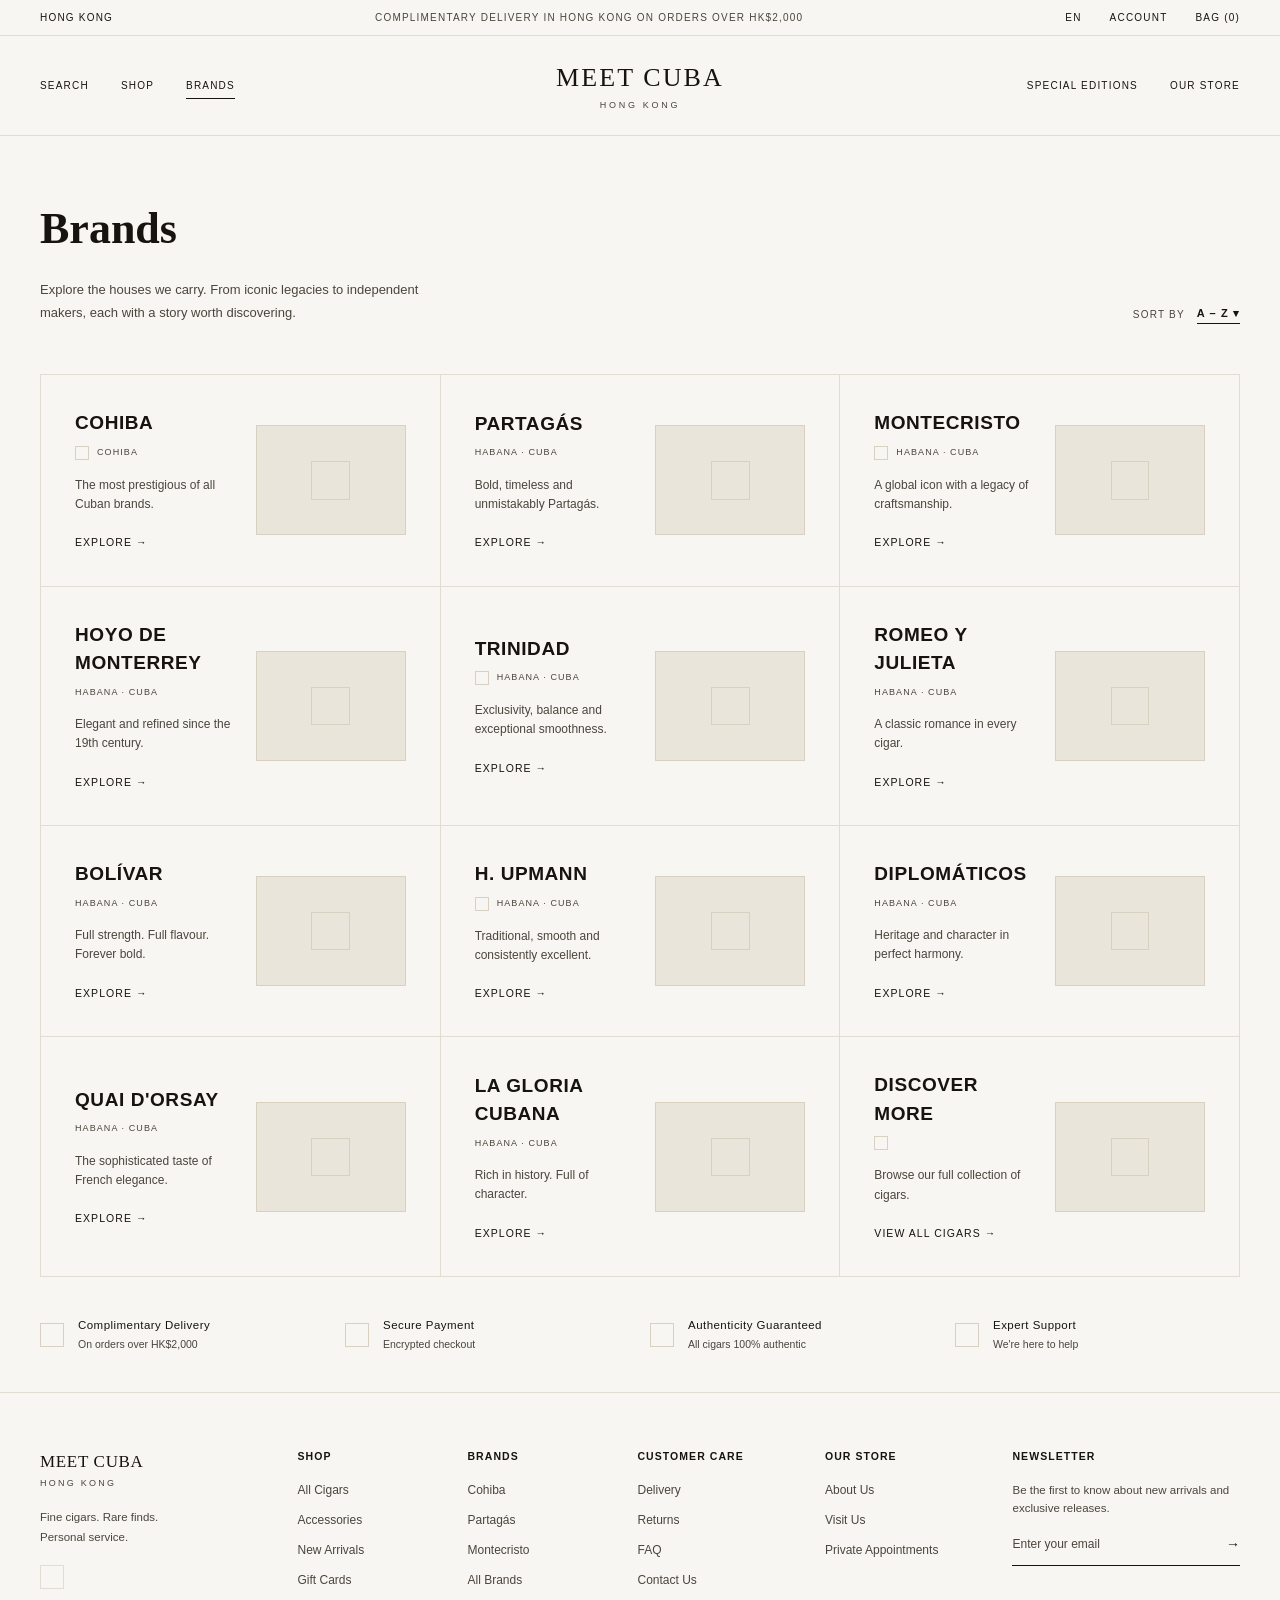
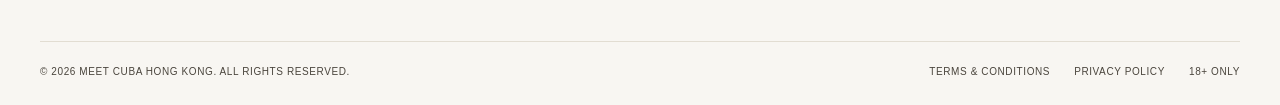
==== brands.html @ bda29130 "Add brands.html and wire up BRANDS nav across all pages New "Brands" page: header + sort control, 3-" ====
<!DOCTYPE html>
<html lang="en">
<head>
<meta charset="UTF-8">
<meta name="viewport" content="width=device-width, initial-scale=1.0">
<title>Brands — Meet Cuba, Hong Kong</title>
<style>
  :root {
    --ink: #17140f;
    --ink-soft: #4a453d;
    --ground: #f8f6f2;
    --ground-alt: #efece5;
    --line: #e2ddd2;
    --placeholder: #eae5da;
    --placeholder-line: #d8d1c1;
    --gold: #8a7440;
  }

  * { box-sizing: border-box; margin: 0; padding: 0; }

  html { overscroll-behavior: none; }

  body {
    overscroll-behavior: none;
    background: var(--ground);
    color: var(--ink);
    font-family: -apple-system, BlinkMacSystemFont, "Helvetica Neue", Arial, sans-serif;
    font-size: 13px;
    line-height: 1.5;
    -webkit-font-smoothing: antialiased;
  }

  a { color: inherit; text-decoration: none; }
  button { font: inherit; color: inherit; background: none; border: none; cursor: pointer; }

  .u-label {
    text-transform: uppercase;
    letter-spacing: 0.12em;
    font-size: 10px;
  }

  /* Topbar (shared) */
  .topbar {
    display: flex;
    align-items: center;
    justify-content: space-between;
    padding: 10px 40px;
    border-bottom: 1px solid var(--line);
  }
  .topbar__left, .topbar__right { display: flex; align-items: center; gap: 28px; }
  .topbar__center { color: var(--ink-soft); }

  /* Nav (shared) */
  .nav {
    display: grid;
    grid-template-columns: 1fr auto 1fr;
    align-items: center;
    padding: 22px 40px;
    border-bottom: 1px solid var(--line);
  }
  .nav__links { display: flex; align-items: center; gap: 32px; }
  .nav__links--left { justify-content: flex-start; }
  .nav__links--right { justify-content: flex-end; }
  .nav__link { position: relative; }
  .nav__link--active::after {
    content: "";
    position: absolute;
    left: 0; right: 0; bottom: -6px;
    height: 1px;
    background: var(--ink);
  }
  .nav__logo { display: block; text-align: center; }
  .nav__logo-main {
    font-family: Georgia, "Times New Roman", serif;
    font-size: 26px;
    letter-spacing: 0.08em;
  }
  .nav__logo-sub {
    font-size: 9px;
    letter-spacing: 0.3em;
    color: var(--ink-soft);
    margin-top: 2px;
  }

  section { padding: 0 40px; }

  .btn {
    display: inline-flex;
    align-items: center;
    justify-content: center;
    letter-spacing: 0.12em;
    font-size: 11px;
    padding: 16px 24px;
    transition: opacity 0.2s ease;
  }
  .btn:hover { opacity: 0.8; }
  .btn--primary { background: var(--ink); color: var(--ground); }

  .text-link {
    letter-spacing: 0.1em;
    font-size: 10.5px;
    display: inline-flex;
    align-items: center;
    gap: 6px;
    transition: opacity 0.2s ease;
  }
  .text-link:hover { opacity: 0.65; }

  .placeholder-box {
    background: var(--placeholder);
    border: 1px solid var(--placeholder-line);
  }

  /* Brands header */
  .brands-header {
    display: flex;
    justify-content: space-between;
    align-items: flex-end;
    gap: 40px;
    padding-top: 60px;
    padding-bottom: 50px;
  }
  .brands-header__title {
    font-family: Georgia, "Times New Roman", serif;
    font-size: 44px;
    margin-bottom: 16px;
  }
  .brands-header__copy {
    color: var(--ink-soft);
    font-size: 13px;
    line-height: 1.8;
    max-width: 380px;
  }
  .brands-sort {
    display: flex;
    align-items: center;
    gap: 12px;
    white-space: nowrap;
  }
  .brands-sort__label { letter-spacing: 0.12em; font-size: 10px; color: var(--ink-soft); }
  .brands-sort__value {
    letter-spacing: 0.1em;
    font-size: 11px;
    font-weight: 600;
    border-bottom: 1px solid var(--ink);
    padding-bottom: 2px;
  }

  /* Brands grid */
  .brands-grid {
    display: grid;
    grid-template-columns: repeat(3, 1fr);
    border-top: 1px solid var(--line);
    border-left: 1px solid var(--line);
  }
  .brand-card {
    display: flex;
    align-items: center;
    justify-content: space-between;
    gap: 20px;
    padding: 34px;
    border-right: 1px solid var(--line);
    border-bottom: 1px solid var(--line);
    transition: opacity 0.2s ease;
  }
  .brand-card:hover { opacity: 0.85; }
  .brand-card__body { flex: 1; min-width: 0; }
  .brand-card__name {
    font-size: 19px;
    font-weight: 700;
    letter-spacing: 0.03em;
    margin-bottom: 8px;
  }
  .brand-card__meta {
    display: flex;
    align-items: center;
    gap: 8px;
    color: var(--ink-soft);
    letter-spacing: 0.12em;
    font-size: 9px;
    margin-bottom: 16px;
  }
  .brand-card__meta-mark { width: 14px; height: 14px; border: 1px solid var(--placeholder-line); flex: none; }
  .brand-card__copy { color: var(--ink-soft); font-size: 12px; line-height: 1.6; margin-bottom: 18px; }
  .brand-card__image {
    width: 150px;
    height: 110px;
    flex: none;
    background: var(--placeholder);
    border: 1px solid var(--placeholder-line);
    display: flex;
    align-items: center;
    justify-content: center;
  }
  .brand-card__image-mark { width: 26%; aspect-ratio: 1; border: 1px solid var(--placeholder-line); }

  /* Trust strip */
  .trust-strip {
    display: grid;
    grid-template-columns: repeat(4, 1fr);
    gap: 20px;
    padding: 40px;
    border-bottom: 1px solid var(--line);
  }
  .trust-strip__item { display: flex; align-items: center; gap: 14px; }
  .trust-strip__icon { width: 24px; height: 24px; flex: none; border: 1px solid var(--placeholder-line); }
  .trust-strip__title { font-size: 11.5px; letter-spacing: 0.04em; margin-bottom: 2px; }
  .trust-strip__sub { color: var(--ink-soft); font-size: 10.5px; }

  /* Footer */
  .footer { padding: 56px 40px 26px; }
  .footer__top {
    display: grid;
    grid-template-columns: 1.3fr 0.8fr 0.8fr 0.9fr 0.9fr 1.3fr;
    gap: 30px;
    padding-bottom: 40px;
  }
  .footer__brand-name {
    font-family: Georgia, "Times New Roman", serif;
    font-size: 17px;
    letter-spacing: 0.04em;
  }
  .footer__brand-sub { font-size: 9px; letter-spacing: 0.25em; color: var(--ink-soft); margin: 2px 0 18px; }
  .footer__brand-copy { color: var(--ink-soft); font-size: 11.5px; line-height: 1.7; margin-bottom: 18px; }
  .footer__social { width: 24px; height: 24px; border: 1px solid var(--line); }
  .footer__col-title { letter-spacing: 0.1em; font-size: 10.5px; font-weight: 600; margin-bottom: 16px; }
  .footer__col-link { display: block; color: var(--ink-soft); font-size: 12px; margin-bottom: 12px; }
  .footer__newsletter-copy { color: var(--ink-soft); font-size: 11.5px; line-height: 1.6; margin-bottom: 16px; }
  .footer__newsletter-form { display: flex; border-bottom: 1px solid var(--ink); padding-bottom: 10px; }
  .footer__newsletter-input {
    flex: 1;
    border: none;
    background: none;
    font-size: 12px;
    color: var(--ink);
    outline: none;
  }
  .footer__newsletter-input::placeholder { color: var(--ink-soft); }
  .footer__newsletter-submit { font-size: 14px; }

  .footer__bottom {
    display: flex;
    align-items: center;
    justify-content: space-between;
    padding-top: 22px;
    border-top: 1px solid var(--line);
    color: var(--ink-soft);
    letter-spacing: 0.06em;
    font-size: 10px;
  }
  .footer__bottom-links { display: flex; gap: 24px; }

  /* Bag toggle */
  .bag-toggle { cursor: pointer; }

  /* Cart drawer */
  body.cart-open { overflow: hidden; }

  .cart-overlay {
    position: fixed;
    inset: 0;
    background: rgba(23, 20, 15, 0.45);
    opacity: 0;
    pointer-events: none;
    transition: opacity 0.3s ease;
    z-index: 900;
  }
  body.cart-open .cart-overlay { opacity: 1; pointer-events: auto; }

  .cart-drawer {
    position: fixed;
    top: 0; right: 0;
    height: 100vh;
    width: 460px;
    max-width: 92vw;
    background: var(--ground);
    border-left: 1px solid var(--line);
    transform: translateX(100%);
    transition: transform 0.35s ease;
    z-index: 901;
    display: flex;
    flex-direction: column;
  }
  body.cart-open .cart-drawer { transform: translateX(0); }

  .cart-drawer__header {
    display: flex;
    align-items: center;
    justify-content: space-between;
    padding: 40px 40px 0;
  }
  .cart-drawer__title {
    font-family: Georgia, "Times New Roman", serif;
    text-transform: uppercase;
    letter-spacing: 0.04em;
    font-size: 24px;
  }
  .cart-drawer__close { font-size: 20px; line-height: 1; padding: 4px; }
  .cart-drawer__count {
    padding: 10px 40px 20px;
    margin-top: 6px;
    border-bottom: 1px solid var(--line);
    color: var(--ink-soft);
    letter-spacing: 0.1em;
    font-size: 10.5px;
  }
  .cart-drawer__items { flex: 1; overflow-y: auto; padding: 0 40px; }
  .cart-empty { padding: 60px 0; text-align: center; color: var(--ink-soft); font-size: 12px; }

  .cart-item { display: flex; gap: 20px; padding: 26px 0; border-bottom: 1px solid var(--line); }
  .cart-item__image {
    width: 110px; height: 110px; flex: none;
    background: var(--placeholder);
    border: 1px solid var(--placeholder-line);
    display: flex; align-items: center; justify-content: center;
  }
  .cart-item__image-mark { width: 30%; aspect-ratio: 1; border: 1px solid var(--placeholder-line); }
  .cart-item__body { flex: 1; display: flex; flex-direction: column; }
  .cart-item__brand { letter-spacing: 0.1em; font-size: 10px; font-weight: 600; margin-bottom: 6px; }
  .cart-item__name { font-family: Georgia, "Times New Roman", serif; font-size: 17px; margin-bottom: 4px; }
  .cart-item__spec { color: var(--ink-soft); font-size: 11px; margin-bottom: 16px; }
  .cart-item__row { display: flex; align-items: center; justify-content: space-between; margin-bottom: 12px; }
  .cart-item__price { font-size: 13px; }
  .cart-item__remove {
    align-self: flex-start;
    font-size: 10.5px;
    letter-spacing: 0.05em;
    text-decoration: underline;
    color: var(--ink-soft);
  }

  .cart-qty { display: flex; align-items: center; border: 1px solid var(--line); }
  .cart-qty__btn { width: 28px; height: 28px; display: flex; align-items: center; justify-content: center; font-size: 13px; }
  .cart-qty__value { width: 30px; text-align: center; font-size: 12px; }

  .cart-drawer__footer { padding: 22px 40px 32px; border-top: 1px solid var(--line); }
  .cart-drawer__footer .btn { width: 100%; flex: none; }
  .cart-subtotal-row {
    display: flex; justify-content: space-between;
    letter-spacing: 0.08em; font-size: 12px; font-weight: 600;
    margin-bottom: 20px;
  }
  .cart-delivery {
    display: flex; align-items: center; justify-content: space-between;
    font-size: 11px; color: var(--ink-soft); margin-bottom: 10px;
  }
  .cart-progress { height: 2px; background: var(--line); margin-bottom: 22px; }
  .cart-progress__fill { height: 100%; width: 0%; background: var(--ink); transition: width 0.3s ease; }
  .btn--outline-full {
    display: block;
    width: 100%;
    text-align: center;
    border: 1px solid var(--ink);
    padding: 15px;
    letter-spacing: 0.12em;
    font-size: 11px;
    margin-top: 12px;
    transition: opacity 0.2s ease;
  }
  .btn--outline-full:hover { opacity: 0.7; }
  .cart-secure {
    display: flex; align-items: center; justify-content: center; gap: 6px;
    margin-top: 16px;
    color: var(--ink-soft);
    font-size: 10px;
    letter-spacing: 0.05em;
  }
</style>
</head>
<body>

  <div class="topbar">
    <div class="topbar__left u-label"><span>HONG KONG</span></div>
    <div class="topbar__center u-label">COMPLIMENTARY DELIVERY IN HONG KONG ON ORDERS OVER HK$2,000</div>
    <div class="topbar__right u-label">
      <span>EN</span>
      <span>ACCOUNT</span>
      <button class="bag-toggle u-label" data-bag-toggle type="button">BAG (<span data-bag-count>0</span>)</button>
    </div>
  </div>

  <nav class="nav">
    <div class="nav__links nav__links--left u-label">
      <span>SEARCH</span>
      <a class="nav__link" href="shop.html">SHOP</a>
      <a class="nav__link nav__link--active" href="brands.html">BRANDS</a>
    </div>
    <a class="nav__logo" href="index.html">
      <div class="nav__logo-main">MEET CUBA</div>
      <div class="nav__logo-sub">HONG KONG</div>
    </a>
    <div class="nav__links nav__links--right u-label">
      <span>SPECIAL EDITIONS</span>
      <span>OUR STORE</span>
    </div>
  </nav>

  <section class="brands-header">
    <div>
      <h1 class="brands-header__title">Brands</h1>
      <p class="brands-header__copy">Explore the houses we carry. From iconic legacies to independent makers, each with a story worth discovering.</p>
    </div>
    <div class="brands-sort">
      <span class="brands-sort__label">SORT BY</span>
      <span class="brands-sort__value">A – Z ▾</span>
    </div>
  </section>

  <section style="padding: 0 40px;">
    <div class="brands-grid">

      <a class="brand-card" href="shop.html">
        <div class="brand-card__body">
          <div class="brand-card__name">COHIBA</div>
          <div class="brand-card__meta"><span class="brand-card__meta-mark"></span>COHIBA</div>
          <div class="brand-card__copy">The most prestigious of all Cuban brands.</div>
          <span class="text-link">EXPLORE →</span>
        </div>
        <div class="brand-card__image"><div class="brand-card__image-mark"></div></div>
      </a>

      <a class="brand-card" href="shop.html">
        <div class="brand-card__body">
          <div class="brand-card__name">PARTAGÁS</div>
          <div class="brand-card__meta">HABANA · CUBA</div>
          <div class="brand-card__copy">Bold, timeless and unmistakably Partagás.</div>
          <span class="text-link">EXPLORE →</span>
        </div>
        <div class="brand-card__image"><div class="brand-card__image-mark"></div></div>
      </a>

      <a class="brand-card" href="shop.html">
        <div class="brand-card__body">
          <div class="brand-card__name">MONTECRISTO</div>
          <div class="brand-card__meta"><span class="brand-card__meta-mark"></span>HABANA · CUBA</div>
          <div class="brand-card__copy">A global icon with a legacy of craftsmanship.</div>
          <span class="text-link">EXPLORE →</span>
        </div>
        <div class="brand-card__image"><div class="brand-card__image-mark"></div></div>
      </a>

      <a class="brand-card" href="shop.html">
        <div class="brand-card__body">
          <div class="brand-card__name">HOYO DE MONTERREY</div>
          <div class="brand-card__meta">HABANA · CUBA</div>
          <div class="brand-card__copy">Elegant and refined since the 19th century.</div>
          <span class="text-link">EXPLORE →</span>
        </div>
        <div class="brand-card__image"><div class="brand-card__image-mark"></div></div>
      </a>

      <a class="brand-card" href="shop.html">
        <div class="brand-card__body">
          <div class="brand-card__name">TRINIDAD</div>
          <div class="brand-card__meta"><span class="brand-card__meta-mark"></span>HABANA · CUBA</div>
          <div class="brand-card__copy">Exclusivity, balance and exceptional smoothness.</div>
          <span class="text-link">EXPLORE →</span>
        </div>
        <div class="brand-card__image"><div class="brand-card__image-mark"></div></div>
      </a>

      <a class="brand-card" href="shop.html">
        <div class="brand-card__body">
          <div class="brand-card__name">ROMEO Y JULIETA</div>
          <div class="brand-card__meta">HABANA · CUBA</div>
          <div class="brand-card__copy">A classic romance in every cigar.</div>
          <span class="text-link">EXPLORE →</span>
        </div>
        <div class="brand-card__image"><div class="brand-card__image-mark"></div></div>
      </a>

      <a class="brand-card" href="shop.html">
        <div class="brand-card__body">
          <div class="brand-card__name">BOLÍVAR</div>
          <div class="brand-card__meta">HABANA · CUBA</div>
          <div class="brand-card__copy">Full strength. Full flavour. Forever bold.</div>
          <span class="text-link">EXPLORE →</span>
        </div>
        <div class="brand-card__image"><div class="brand-card__image-mark"></div></div>
      </a>

      <a class="brand-card" href="shop.html">
        <div class="brand-card__body">
          <div class="brand-card__name">H. UPMANN</div>
          <div class="brand-card__meta"><span class="brand-card__meta-mark"></span>HABANA · CUBA</div>
          <div class="brand-card__copy">Traditional, smooth and consistently excellent.</div>
          <span class="text-link">EXPLORE →</span>
        </div>
        <div class="brand-card__image"><div class="brand-card__image-mark"></div></div>
      </a>

      <a class="brand-card" href="shop.html">
        <div class="brand-card__body">
          <div class="brand-card__name">DIPLOMÁTICOS</div>
          <div class="brand-card__meta">HABANA · CUBA</div>
          <div class="brand-card__copy">Heritage and character in perfect harmony.</div>
          <span class="text-link">EXPLORE →</span>
        </div>
        <div class="brand-card__image"><div class="brand-card__image-mark"></div></div>
      </a>

      <a class="brand-card" href="shop.html">
        <div class="brand-card__body">
          <div class="brand-card__name">QUAI D'ORSAY</div>
          <div class="brand-card__meta">HABANA · CUBA</div>
          <div class="brand-card__copy">The sophisticated taste of French elegance.</div>
          <span class="text-link">EXPLORE →</span>
        </div>
        <div class="brand-card__image"><div class="brand-card__image-mark"></div></div>
      </a>

      <a class="brand-card" href="shop.html">
        <div class="brand-card__body">
          <div class="brand-card__name">LA GLORIA CUBANA</div>
          <div class="brand-card__meta">HABANA · CUBA</div>
          <div class="brand-card__copy">Rich in history. Full of character.</div>
          <span class="text-link">EXPLORE →</span>
        </div>
        <div class="brand-card__image"><div class="brand-card__image-mark"></div></div>
      </a>

      <a class="brand-card" href="shop.html">
        <div class="brand-card__body">
          <div class="brand-card__name">DISCOVER MORE</div>
          <div class="brand-card__meta"><span class="brand-card__meta-mark"></span></div>
          <div class="brand-card__copy">Browse our full collection of cigars.</div>
          <span class="text-link">VIEW ALL CIGARS →</span>
        </div>
        <div class="brand-card__image"><div class="brand-card__image-mark"></div></div>
      </a>

    </div>
  </section>

  <section class="trust-strip">
    <div class="trust-strip__item">
      <div class="trust-strip__icon"></div>
      <div>
        <div class="trust-strip__title">Complimentary Delivery</div>
        <div class="trust-strip__sub">On orders over HK$2,000</div>
      </div>
    </div>
    <div class="trust-strip__item">
      <div class="trust-strip__icon"></div>
      <div>
        <div class="trust-strip__title">Secure Payment</div>
        <div class="trust-strip__sub">Encrypted checkout</div>
      </div>
    </div>
    <div class="trust-strip__item">
      <div class="trust-strip__icon"></div>
      <div>
        <div class="trust-strip__title">Authenticity Guaranteed</div>
        <div class="trust-strip__sub">All cigars 100% authentic</div>
      </div>
    </div>
    <div class="trust-strip__item">
      <div class="trust-strip__icon"></div>
      <div>
        <div class="trust-strip__title">Expert Support</div>
        <div class="trust-strip__sub">We're here to help</div>
      </div>
    </div>
  </section>

  <footer class="footer">
    <div class="footer__top">
      <div>
        <div class="footer__brand-name">MEET CUBA</div>
        <div class="footer__brand-sub">HONG KONG</div>
        <div class="footer__brand-copy">Fine cigars. Rare finds.<br>Personal service.</div>
        <div class="footer__social"></div>
      </div>
      <div>
        <div class="footer__col-title">SHOP</div>
        <a class="footer__col-link" href="shop.html">All Cigars</a>
        <a class="footer__col-link" href="#">Accessories</a>
        <a class="footer__col-link" href="#">New Arrivals</a>
        <a class="footer__col-link" href="#">Gift Cards</a>
      </div>
      <div>
        <div class="footer__col-title">BRANDS</div>
        <a class="footer__col-link" href="shop.html">Cohiba</a>
        <a class="footer__col-link" href="shop.html">Partagás</a>
        <a class="footer__col-link" href="shop.html">Montecristo</a>
        <a class="footer__col-link" href="brands.html">All Brands</a>
      </div>
      <div>
        <div class="footer__col-title">CUSTOMER CARE</div>
        <a class="footer__col-link" href="#">Delivery</a>
        <a class="footer__col-link" href="#">Returns</a>
        <a class="footer__col-link" href="#">FAQ</a>
        <a class="footer__col-link" href="#">Contact Us</a>
      </div>
      <div>
        <div class="footer__col-title">OUR STORE</div>
        <a class="footer__col-link" href="#">About Us</a>
        <a class="footer__col-link" href="#">Visit Us</a>
        <a class="footer__col-link" href="#">Private Appointments</a>
      </div>
      <div>
        <div class="footer__col-title">NEWSLETTER</div>
        <div class="footer__newsletter-copy">Be the first to know about new arrivals and exclusive releases.</div>
        <div class="footer__newsletter-form">
          <input class="footer__newsletter-input" type="email" placeholder="Enter your email">
          <span class="footer__newsletter-submit">→</span>
        </div>
      </div>
    </div>
    <div class="footer__bottom">
      <span>© 2026 MEET CUBA HONG KONG. ALL RIGHTS RESERVED.</span>
      <div class="footer__bottom-links">
        <a href="#">TERMS &amp; CONDITIONS</a>
        <a href="#">PRIVACY POLICY</a>
        <span>18+ ONLY</span>
      </div>
    </div>
  </footer>

  <div class="cart-overlay" id="cartOverlay"></div>
  <aside class="cart-drawer" id="cartDrawer">
    <div class="cart-drawer__header">
      <h2 class="cart-drawer__title">Your Bag</h2>
      <button class="cart-drawer__close" id="cartClose" type="button" aria-label="Close bag">×</button>
    </div>
    <div class="cart-drawer__count" id="cartItemsLabel">0 ITEMS</div>
    <div class="cart-drawer__items" id="cartItems"></div>
    <div class="cart-drawer__footer">
      <div class="cart-subtotal-row">
        <span>SUBTOTAL</span>
        <span id="cartSubtotal">HK$0</span>
      </div>
      <div class="cart-delivery">
        <span id="cartDeliveryText">Add HK$2,000 more for free delivery</span>
        <span id="cartDeliveryCheck" style="display:none;">✓</span>
      </div>
      <div class="cart-progress"><div class="cart-progress__fill" id="cartProgressFill"></div></div>
      <a class="btn btn--primary" href="#">CHECKOUT</a>
      <a class="btn--outline-full" href="#">VIEW BAG</a>
      <div class="cart-secure">🔒 Secure checkout</div>
    </div>
  </aside>
  <script src="cart.js"></script>
</body>
</html>
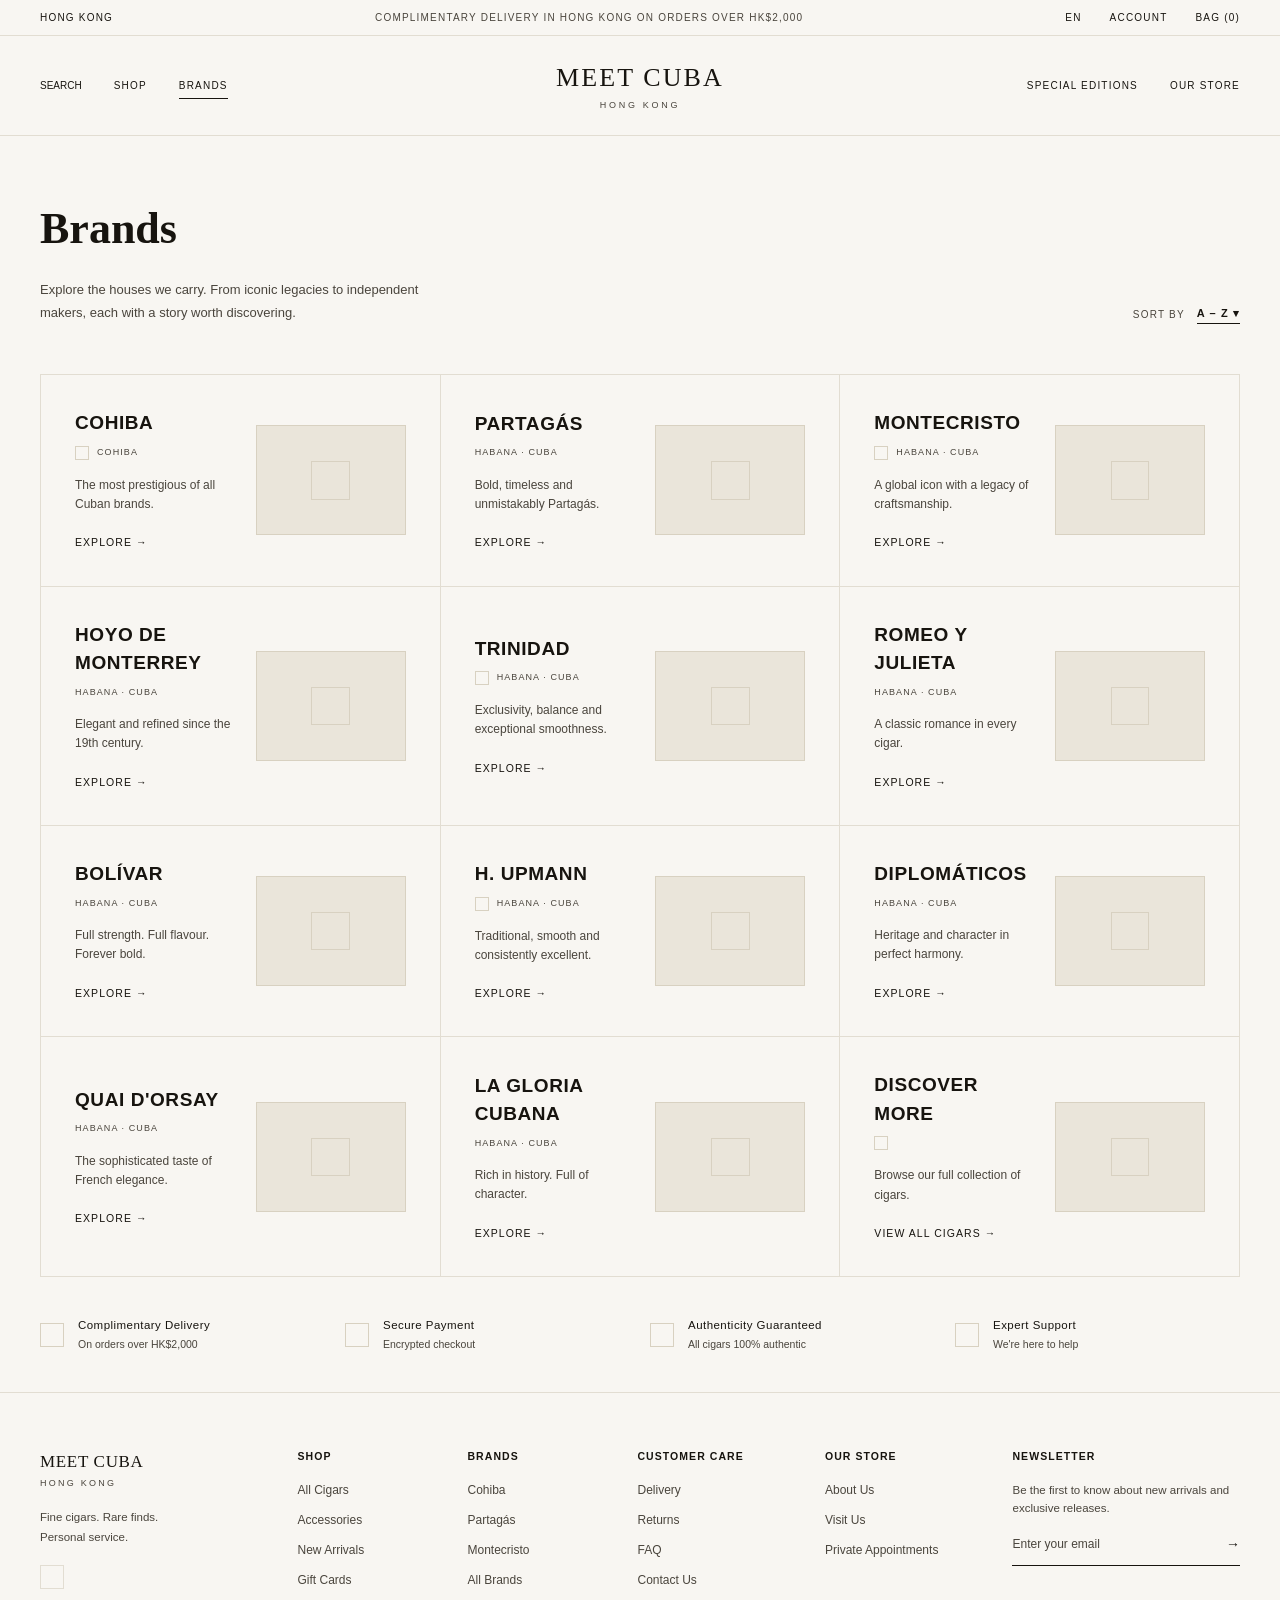
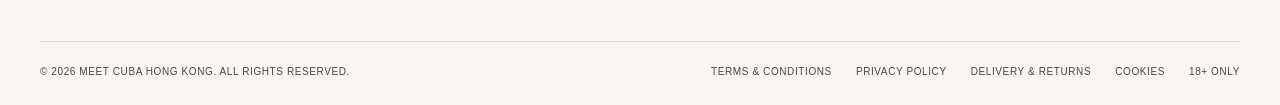
==== commit dab10abe: "Add real site search New shared search.js/search.css (same pattern as cart.js/footer.js): a search o" ====
--- a/brands.html
+++ b/brands.html
@@ -4,6 +4,8 @@
 <meta charset="UTF-8">
 <meta name="viewport" content="width=device-width, initial-scale=1.0">
 <title>Brands — Meet Cuba, Hong Kong</title>
+<link rel="stylesheet" href="footer.css">
+<link rel="stylesheet" href="search.css">
 <style>
   :root {
     --ink: #17140f;
@@ -207,48 +209,6 @@
   .trust-strip__title { font-size: 11.5px; letter-spacing: 0.04em; margin-bottom: 2px; }
   .trust-strip__sub { color: var(--ink-soft); font-size: 10.5px; }
 
-  /* Footer */
-  .footer { padding: 56px 40px 26px; }
-  .footer__top {
-    display: grid;
-    grid-template-columns: 1.3fr 0.8fr 0.8fr 0.9fr 0.9fr 1.3fr;
-    gap: 30px;
-    padding-bottom: 40px;
-  }
-  .footer__brand-name {
-    font-family: Georgia, "Times New Roman", serif;
-    font-size: 17px;
-    letter-spacing: 0.04em;
-  }
-  .footer__brand-sub { font-size: 9px; letter-spacing: 0.25em; color: var(--ink-soft); margin: 2px 0 18px; }
-  .footer__brand-copy { color: var(--ink-soft); font-size: 11.5px; line-height: 1.7; margin-bottom: 18px; }
-  .footer__social { width: 24px; height: 24px; border: 1px solid var(--line); }
-  .footer__col-title { letter-spacing: 0.1em; font-size: 10.5px; font-weight: 600; margin-bottom: 16px; }
-  .footer__col-link { display: block; color: var(--ink-soft); font-size: 12px; margin-bottom: 12px; }
-  .footer__newsletter-copy { color: var(--ink-soft); font-size: 11.5px; line-height: 1.6; margin-bottom: 16px; }
-  .footer__newsletter-form { display: flex; border-bottom: 1px solid var(--ink); padding-bottom: 10px; }
-  .footer__newsletter-input {
-    flex: 1;
-    border: none;
-    background: none;
-    font-size: 12px;
-    color: var(--ink);
-    outline: none;
-  }
-  .footer__newsletter-input::placeholder { color: var(--ink-soft); }
-  .footer__newsletter-submit { font-size: 14px; }
-
-  .footer__bottom {
-    display: flex;
-    align-items: center;
-    justify-content: space-between;
-    padding-top: 22px;
-    border-top: 1px solid var(--line);
-    color: var(--ink-soft);
-    letter-spacing: 0.06em;
-    font-size: 10px;
-  }
-  .footer__bottom-links { display: flex; gap: 24px; }
 
   /* Bag toggle */
   .bag-toggle { cursor: pointer; }
@@ -381,7 +341,7 @@
 
   <nav class="nav">
     <div class="nav__links nav__links--left u-label">
-      <span>SEARCH</span>
+      <button data-search-toggle type="button">SEARCH</button>
       <a class="nav__link" href="shop.html">SHOP</a>
       <a class="nav__link nav__link--active" href="brands.html">BRANDS</a>
     </div>
@@ -391,9 +351,11 @@
     </a>
     <div class="nav__links nav__links--right u-label">
       <span>SPECIAL EDITIONS</span>
-      <span>OUR STORE</span>
+      <a class="nav__link" href="store.html">OUR STORE</a>
     </div>
   </nav>
+
+  <div id="site-search"></div>
 
   <section class="brands-header">
     <div>
@@ -563,59 +525,7 @@
     </div>
   </section>
 
-  <footer class="footer">
-    <div class="footer__top">
-      <div>
-        <div class="footer__brand-name">MEET CUBA</div>
-        <div class="footer__brand-sub">HONG KONG</div>
-        <div class="footer__brand-copy">Fine cigars. Rare finds.<br>Personal service.</div>
-        <div class="footer__social"></div>
-      </div>
-      <div>
-        <div class="footer__col-title">SHOP</div>
-        <a class="footer__col-link" href="shop.html">All Cigars</a>
-        <a class="footer__col-link" href="#">Accessories</a>
-        <a class="footer__col-link" href="#">New Arrivals</a>
-        <a class="footer__col-link" href="#">Gift Cards</a>
-      </div>
-      <div>
-        <div class="footer__col-title">BRANDS</div>
-        <a class="footer__col-link" href="shop.html">Cohiba</a>
-        <a class="footer__col-link" href="shop.html">Partagás</a>
-        <a class="footer__col-link" href="shop.html">Montecristo</a>
-        <a class="footer__col-link" href="brands.html">All Brands</a>
-      </div>
-      <div>
-        <div class="footer__col-title">CUSTOMER CARE</div>
-        <a class="footer__col-link" href="#">Delivery</a>
-        <a class="footer__col-link" href="#">Returns</a>
-        <a class="footer__col-link" href="#">FAQ</a>
-        <a class="footer__col-link" href="#">Contact Us</a>
-      </div>
-      <div>
-        <div class="footer__col-title">OUR STORE</div>
-        <a class="footer__col-link" href="#">About Us</a>
-        <a class="footer__col-link" href="#">Visit Us</a>
-        <a class="footer__col-link" href="#">Private Appointments</a>
-      </div>
-      <div>
-        <div class="footer__col-title">NEWSLETTER</div>
-        <div class="footer__newsletter-copy">Be the first to know about new arrivals and exclusive releases.</div>
-        <div class="footer__newsletter-form">
-          <input class="footer__newsletter-input" type="email" placeholder="Enter your email">
-          <span class="footer__newsletter-submit">→</span>
-        </div>
-      </div>
-    </div>
-    <div class="footer__bottom">
-      <span>© 2026 MEET CUBA HONG KONG. ALL RIGHTS RESERVED.</span>
-      <div class="footer__bottom-links">
-        <a href="#">TERMS &amp; CONDITIONS</a>
-        <a href="#">PRIVACY POLICY</a>
-        <span>18+ ONLY</span>
-      </div>
-    </div>
-  </footer>
+  <div id="site-footer"></div>
 
   <div class="cart-overlay" id="cartOverlay"></div>
   <aside class="cart-drawer" id="cartDrawer">
@@ -641,5 +551,7 @@
     </div>
   </aside>
   <script src="cart.js"></script>
+  <script src="footer.js"></script>
+  <script src="search.js"></script>
 </body>
 </html>
--- a/footer.css
+++ b/footer.css
@@ -0,0 +1,42 @@
+/* Footer (shared across all pages — see footer.js) */
+.footer { padding: 56px 40px 26px; }
+.footer__top {
+  display: grid;
+  grid-template-columns: 1.3fr 0.8fr 0.8fr 0.9fr 0.9fr 1.3fr;
+  gap: 30px;
+  padding-bottom: 40px;
+}
+.footer__brand-name {
+  font-family: Georgia, "Times New Roman", serif;
+  font-size: 17px;
+  letter-spacing: 0.04em;
+}
+.footer__brand-sub { font-size: 9px; letter-spacing: 0.25em; color: var(--ink-soft); margin: 2px 0 18px; }
+.footer__brand-copy { color: var(--ink-soft); font-size: 11.5px; line-height: 1.7; margin-bottom: 18px; }
+.footer__social { width: 24px; height: 24px; border: 1px solid var(--line); }
+.footer__col-title { letter-spacing: 0.1em; font-size: 10.5px; font-weight: 600; margin-bottom: 16px; }
+.footer__col-link { display: block; color: var(--ink-soft); font-size: 12px; margin-bottom: 12px; }
+.footer__newsletter-copy { color: var(--ink-soft); font-size: 11.5px; line-height: 1.6; margin-bottom: 16px; }
+.footer__newsletter-form { display: flex; border-bottom: 1px solid var(--ink); padding-bottom: 10px; }
+.footer__newsletter-input {
+  flex: 1;
+  border: none;
+  background: none;
+  font-size: 12px;
+  color: var(--ink);
+  outline: none;
+}
+.footer__newsletter-input::placeholder { color: var(--ink-soft); }
+.footer__newsletter-submit { font-size: 14px; }
+
+.footer__bottom {
+  display: flex;
+  align-items: center;
+  justify-content: space-between;
+  padding-top: 22px;
+  border-top: 1px solid var(--line);
+  color: var(--ink-soft);
+  letter-spacing: 0.06em;
+  font-size: 10px;
+}
+.footer__bottom-links { display: flex; gap: 24px; }
--- a/search.css
+++ b/search.css
@@ -0,0 +1,156 @@
+/* Search overlay (shared across all pages — see search.js) */
+body.search-open { overflow: hidden; }
+
+.search-overlay {
+  position: fixed;
+  left: 0; right: 0; bottom: 0;
+  z-index: 850;
+  display: none;
+}
+body.search-open .search-overlay { display: block; }
+
+.search-overlay__backdrop {
+  position: absolute;
+  inset: 0;
+  background: rgba(23, 20, 15, 0.45);
+}
+
+.search-overlay__panel {
+  position: relative;
+  background: var(--ground);
+  border-bottom: 1px solid var(--line);
+  padding: 44px 40px 50px;
+  max-height: 82vh;
+  overflow-y: auto;
+}
+
+.search-overlay__title {
+  font-family: Georgia, "Times New Roman", serif;
+  font-size: 34px;
+  margin-bottom: 24px;
+}
+
+.search-overlay__field {
+  display: flex;
+  align-items: center;
+  gap: 14px;
+  border: 1px solid var(--ink);
+  padding: 16px 20px;
+  margin-bottom: 40px;
+}
+.search-overlay__icon-search {
+  flex: none;
+  width: 16px; height: 16px;
+  border: 1px solid var(--ink-soft);
+  border-radius: 50%;
+  position: relative;
+}
+.search-overlay__icon-search::after {
+  content: "";
+  position: absolute;
+  width: 6px; height: 1px;
+  background: var(--ink-soft);
+  right: -5px; bottom: 1px;
+  transform: rotate(45deg);
+}
+.search-overlay__input {
+  flex: 1;
+  border: none;
+  background: none;
+  font-family: Georgia, "Times New Roman", serif;
+  font-size: 18px;
+  color: var(--ink);
+  outline: none;
+}
+.search-overlay__input::placeholder { color: var(--ink-soft); font-family: inherit; }
+.search-overlay__clear {
+  flex: none;
+  font-size: 16px;
+  color: var(--ink-soft);
+  cursor: pointer;
+  display: none;
+}
+.search-overlay__field--has-value .search-overlay__clear { display: block; }
+
+.search-overlay__results {
+  display: grid;
+  grid-template-columns: 1.6fr 1fr 0.95fr;
+  gap: 50px;
+}
+
+.search-overlay__col-label {
+  letter-spacing: 0.1em;
+  font-size: 10.5px;
+  color: var(--ink-soft);
+  padding-bottom: 14px;
+  border-bottom: 1px solid var(--line);
+  margin-bottom: 4px;
+}
+
+.search-result {
+  display: flex;
+  align-items: center;
+  gap: 16px;
+  padding: 16px 0;
+  border-bottom: 1px solid var(--line);
+  transition: opacity 0.2s ease;
+}
+.search-result:hover { opacity: 0.65; }
+.search-result__image {
+  width: 56px; height: 56px;
+  flex: none;
+  background: var(--placeholder);
+  border: 1px solid var(--placeholder-line);
+  display: flex; align-items: center; justify-content: center;
+}
+.search-result__image-mark { width: 30%; aspect-ratio: 1; border: 1px solid var(--placeholder-line); }
+.search-result__body { flex: 1; min-width: 0; display: flex; flex-direction: column; }
+.search-result__brand { display: block; letter-spacing: 0.08em; font-size: 9.5px; font-weight: 600; margin-bottom: 3px; }
+.search-result__name { display: block; font-family: Georgia, "Times New Roman", serif; font-size: 15px; margin-bottom: 3px; }
+.search-result__spec { display: block; color: var(--ink-soft); font-size: 10.5px; margin-bottom: 4px; }
+.search-result__price { display: block; font-size: 11.5px; }
+.search-result__arrow { flex: none; color: var(--ink-soft); font-size: 14px; }
+
+.search-brand-result {
+  display: flex;
+  align-items: center;
+  gap: 14px;
+  padding: 14px 0;
+  border-bottom: 1px solid var(--line);
+  transition: opacity 0.2s ease;
+}
+.search-brand-result:hover { opacity: 0.65; }
+.search-brand-result__icon {
+  width: 38px; height: 38px;
+  flex: none;
+  border-radius: 50%;
+  border: 1px solid var(--placeholder-line);
+  background: var(--placeholder);
+}
+.search-brand-result__name { flex: 1; font-family: Georgia, "Times New Roman", serif; font-size: 14px; }
+.search-brand-result__arrow { flex: none; color: var(--ink-soft); font-size: 14px; }
+
+.search-overlay__viewall {
+  display: inline-flex;
+  align-items: center;
+  gap: 8px;
+  letter-spacing: 0.1em;
+  font-size: 10.5px;
+  text-decoration: underline;
+  margin-top: 18px;
+}
+
+.search-suggest-list { list-style: none; margin-bottom: 30px; }
+.search-suggest-list:last-child { margin-bottom: 0; }
+.search-suggest-list__item { margin-bottom: 4px; }
+.search-suggest-list__link {
+  display: block;
+  padding: 7px 0;
+  font-size: 12.5px;
+  text-decoration: underline;
+  color: var(--ink-soft);
+  transition: color 0.2s ease;
+}
+.search-suggest-list__link:hover { color: var(--ink); }
+
+.search-overlay__empty { color: var(--ink-soft); font-size: 12px; padding: 20px 0; }
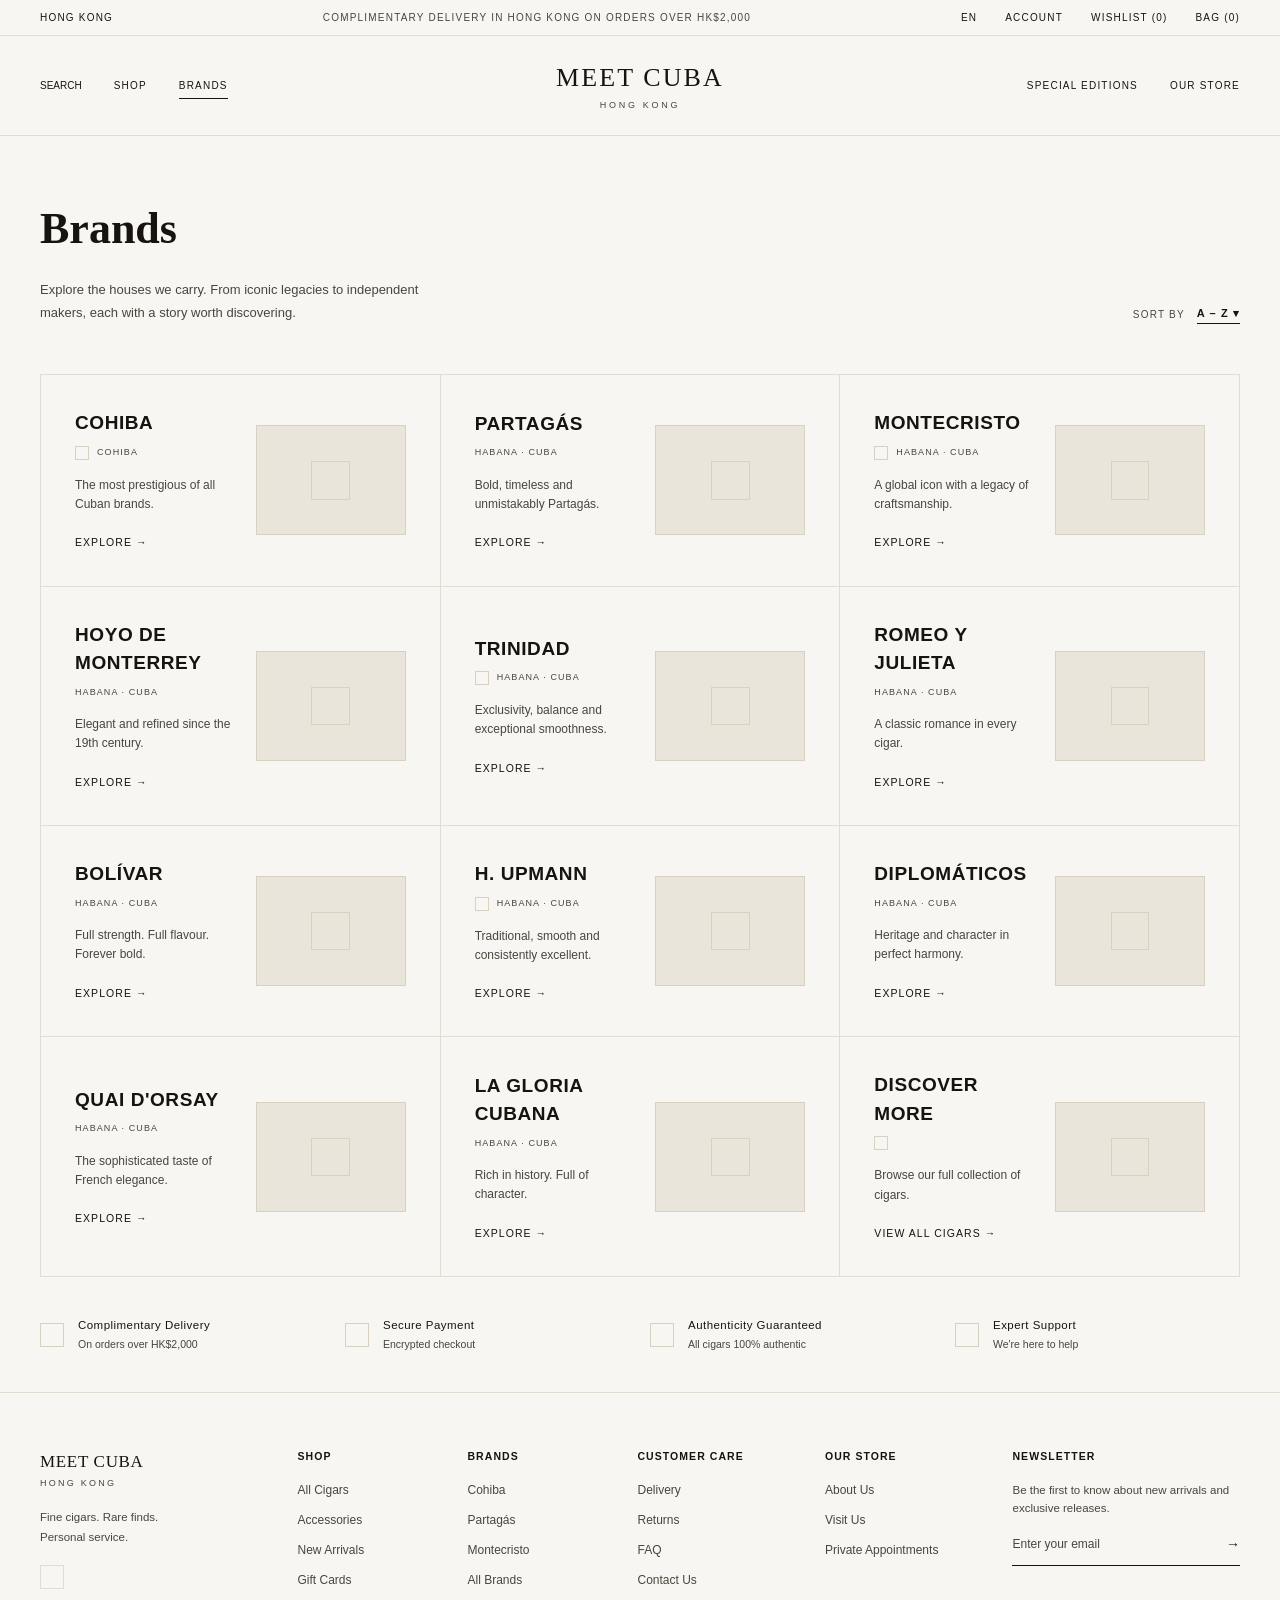
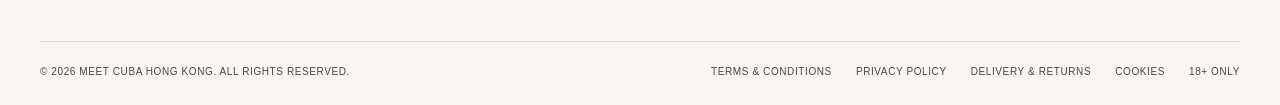
==== commit bc62a833: "Add wishlist (Saved Items) page New mc-wishlist.js manages a localStorage-backed wishlist, mirroring" ====
--- a/brands.html
+++ b/brands.html
@@ -4,8 +4,9 @@
 <meta charset="UTF-8">
 <meta name="viewport" content="width=device-width, initial-scale=1.0">
 <title>Brands — Meet Cuba, Hong Kong</title>
-<link rel="stylesheet" href="footer.css">
-<link rel="stylesheet" href="search.css">
+<link rel="stylesheet" href="mc-footer.css">
+<link rel="stylesheet" href="mc-search.css">
+<link rel="stylesheet" href="mc-header.css">
 <style>
   :root {
     --ink: #17140f;
@@ -39,49 +40,6 @@
     text-transform: uppercase;
     letter-spacing: 0.12em;
     font-size: 10px;
-  }
-
-  /* Topbar (shared) */
-  .topbar {
-    display: flex;
-    align-items: center;
-    justify-content: space-between;
-    padding: 10px 40px;
-    border-bottom: 1px solid var(--line);
-  }
-  .topbar__left, .topbar__right { display: flex; align-items: center; gap: 28px; }
-  .topbar__center { color: var(--ink-soft); }
-
-  /* Nav (shared) */
-  .nav {
-    display: grid;
-    grid-template-columns: 1fr auto 1fr;
-    align-items: center;
-    padding: 22px 40px;
-    border-bottom: 1px solid var(--line);
-  }
-  .nav__links { display: flex; align-items: center; gap: 32px; }
-  .nav__links--left { justify-content: flex-start; }
-  .nav__links--right { justify-content: flex-end; }
-  .nav__link { position: relative; }
-  .nav__link--active::after {
-    content: "";
-    position: absolute;
-    left: 0; right: 0; bottom: -6px;
-    height: 1px;
-    background: var(--ink);
-  }
-  .nav__logo { display: block; text-align: center; }
-  .nav__logo-main {
-    font-family: Georgia, "Times New Roman", serif;
-    font-size: 26px;
-    letter-spacing: 0.08em;
-  }
-  .nav__logo-sub {
-    font-size: 9px;
-    letter-spacing: 0.3em;
-    color: var(--ink-soft);
-    margin-top: 2px;
   }
 
   section { padding: 0 40px; }
@@ -327,33 +285,10 @@
   }
 </style>
 </head>
-<body>
-
-  <div class="topbar">
-    <div class="topbar__left u-label"><span>HONG KONG</span></div>
-    <div class="topbar__center u-label">COMPLIMENTARY DELIVERY IN HONG KONG ON ORDERS OVER HK$2,000</div>
-    <div class="topbar__right u-label">
-      <span>EN</span>
-      <span>ACCOUNT</span>
-      <button class="bag-toggle u-label" data-bag-toggle type="button">BAG (<span data-bag-count>0</span>)</button>
-    </div>
-  </div>
-
-  <nav class="nav">
-    <div class="nav__links nav__links--left u-label">
-      <button data-search-toggle type="button">SEARCH</button>
-      <a class="nav__link" href="shop.html">SHOP</a>
-      <a class="nav__link nav__link--active" href="brands.html">BRANDS</a>
-    </div>
-    <a class="nav__logo" href="index.html">
-      <div class="nav__logo-main">MEET CUBA</div>
-      <div class="nav__logo-sub">HONG KONG</div>
-    </a>
-    <div class="nav__links nav__links--right u-label">
-      <span>SPECIAL EDITIONS</span>
-      <a class="nav__link" href="store.html">OUR STORE</a>
-    </div>
-  </nav>
+<body data-nav-active="brands">
+
+  <div id="site-header"></div>
+  <script src="mc-header.js"></script>
 
   <div id="site-search"></div>
 
@@ -550,8 +485,9 @@
       <div class="cart-secure">🔒 Secure checkout</div>
     </div>
   </aside>
-  <script src="cart.js"></script>
-  <script src="footer.js"></script>
-  <script src="search.js"></script>
+  <script src="mc-cart.js"></script>
+  <script src="mc-wishlist.js"></script>
+  <script src="mc-footer.js"></script>
+  <script src="mc-search.js"></script>
 </body>
 </html>
--- a/mc-footer.css
+++ b/mc-footer.css
@@ -0,0 +1,42 @@
+/* Footer (shared across all pages — see footer.js) */
+.footer { padding: 56px 40px 26px; }
+.footer__top {
+  display: grid;
+  grid-template-columns: 1.3fr 0.8fr 0.8fr 0.9fr 0.9fr 1.3fr;
+  gap: 30px;
+  padding-bottom: 40px;
+}
+.footer__brand-name {
+  font-family: Georgia, "Times New Roman", serif;
+  font-size: 17px;
+  letter-spacing: 0.04em;
+}
+.footer__brand-sub { font-size: 9px; letter-spacing: 0.25em; color: var(--ink-soft); margin: 2px 0 18px; }
+.footer__brand-copy { color: var(--ink-soft); font-size: 11.5px; line-height: 1.7; margin-bottom: 18px; }
+.footer__social { width: 24px; height: 24px; border: 1px solid var(--line); }
+.footer__col-title { letter-spacing: 0.1em; font-size: 10.5px; font-weight: 600; margin-bottom: 16px; }
+.footer__col-link { display: block; color: var(--ink-soft); font-size: 12px; margin-bottom: 12px; }
+.footer__newsletter-copy { color: var(--ink-soft); font-size: 11.5px; line-height: 1.6; margin-bottom: 16px; }
+.footer__newsletter-form { display: flex; border-bottom: 1px solid var(--ink); padding-bottom: 10px; }
+.footer__newsletter-input {
+  flex: 1;
+  border: none;
+  background: none;
+  font-size: 12px;
+  color: var(--ink);
+  outline: none;
+}
+.footer__newsletter-input::placeholder { color: var(--ink-soft); }
+.footer__newsletter-submit { font-size: 14px; }
+
+.footer__bottom {
+  display: flex;
+  align-items: center;
+  justify-content: space-between;
+  padding-top: 22px;
+  border-top: 1px solid var(--line);
+  color: var(--ink-soft);
+  letter-spacing: 0.06em;
+  font-size: 10px;
+}
+.footer__bottom-links { display: flex; gap: 24px; }
--- a/mc-search.css
+++ b/mc-search.css
@@ -0,0 +1,150 @@
+/* Search overlay (shared across all pages — see search.js) */
+body.search-open { overflow: hidden; }
+
+.search-overlay {
+  position: fixed;
+  left: 0; right: 0; bottom: 0;
+  z-index: 850;
+  display: none;
+}
+body.search-open .search-overlay { display: block; }
+
+.search-overlay__backdrop {
+  position: absolute;
+  inset: 0;
+  background: rgba(23, 20, 15, 0.45);
+}
+
+.search-overlay__panel {
+  position: relative;
+  background: var(--ground);
+  border-bottom: 1px solid var(--line);
+  padding: 44px 40px 50px;
+  max-height: 82vh;
+  overflow-y: auto;
+}
+
+.search-overlay__title {
+  font-family: Georgia, "Times New Roman", serif;
+  font-size: 34px;
+  margin-bottom: 24px;
+}
+
+.search-overlay__field {
+  display: flex;
+  align-items: center;
+  gap: 14px;
+  border: 1px solid var(--ink);
+  padding: 16px 20px;
+  margin-bottom: 40px;
+}
+.search-overlay__icon-search {
+  flex: none;
+  width: 17px;
+  height: 17px;
+  background-image: url("data:image/svg+xml,%3Csvg xmlns='http://www.w3.org/2000/svg' viewBox='0 0 20 20' fill='none'%3E%3Ccircle cx='8.5' cy='8.5' r='6.5' stroke='%234a453d' stroke-width='1.4'/%3E%3Cline x1='13.3' y1='13.3' x2='18' y2='18' stroke='%234a453d' stroke-width='1.4' stroke-linecap='round'/%3E%3C/svg%3E");
+  background-repeat: no-repeat;
+  background-position: center;
+  background-size: contain;
+}
+.search-overlay__input {
+  flex: 1;
+  border: none;
+  background: none;
+  font-family: Georgia, "Times New Roman", serif;
+  font-size: 18px;
+  color: var(--ink);
+  outline: none;
+}
+.search-overlay__input::placeholder { color: var(--ink-soft); font-family: inherit; }
+.search-overlay__clear {
+  flex: none;
+  font-size: 16px;
+  color: var(--ink-soft);
+  cursor: pointer;
+  display: none;
+}
+.search-overlay__field--has-value .search-overlay__clear { display: block; }
+
+.search-overlay__results {
+  display: grid;
+  grid-template-columns: 1.6fr 1fr 0.95fr;
+  gap: 50px;
+}
+
+.search-overlay__col-label {
+  letter-spacing: 0.1em;
+  font-size: 10.5px;
+  color: var(--ink-soft);
+  padding-bottom: 14px;
+  border-bottom: 1px solid var(--line);
+  margin-bottom: 4px;
+}
+
+.search-result {
+  display: flex;
+  align-items: center;
+  gap: 16px;
+  padding: 16px 0;
+  border-bottom: 1px solid var(--line);
+  transition: opacity 0.2s ease;
+}
+.search-result:hover { opacity: 0.65; }
+.search-result__image {
+  width: 56px; height: 56px;
+  flex: none;
+  background: var(--placeholder);
+  border: 1px solid var(--placeholder-line);
+  display: flex; align-items: center; justify-content: center;
+}
+.search-result__image-mark { width: 30%; aspect-ratio: 1; border: 1px solid var(--placeholder-line); }
+.search-result__body { flex: 1; min-width: 0; display: flex; flex-direction: column; }
+.search-result__brand { display: block; letter-spacing: 0.08em; font-size: 9.5px; font-weight: 600; margin-bottom: 3px; }
+.search-result__name { display: block; font-family: Georgia, "Times New Roman", serif; font-size: 15px; margin-bottom: 3px; }
+.search-result__spec { display: block; color: var(--ink-soft); font-size: 10.5px; margin-bottom: 4px; }
+.search-result__price { display: block; font-size: 11.5px; }
+.search-result__arrow { flex: none; color: var(--ink-soft); font-size: 14px; }
+
+.search-brand-result {
+  display: flex;
+  align-items: center;
+  gap: 14px;
+  padding: 14px 0;
+  border-bottom: 1px solid var(--line);
+  transition: opacity 0.2s ease;
+}
+.search-brand-result:hover { opacity: 0.65; }
+.search-brand-result__icon {
+  width: 38px; height: 38px;
+  flex: none;
+  border-radius: 50%;
+  border: 1px solid var(--placeholder-line);
+  background: var(--placeholder);
+}
+.search-brand-result__name { flex: 1; font-family: Georgia, "Times New Roman", serif; font-size: 14px; }
+.search-brand-result__arrow { flex: none; color: var(--ink-soft); font-size: 14px; }
+
+.search-overlay__viewall {
+  display: inline-flex;
+  align-items: center;
+  gap: 8px;
+  letter-spacing: 0.1em;
+  font-size: 10.5px;
+  text-decoration: underline;
+  margin-top: 18px;
+}
+
+.search-suggest-list { list-style: none; margin-bottom: 30px; }
+.search-suggest-list:last-child { margin-bottom: 0; }
+.search-suggest-list__item { margin-bottom: 4px; }
+.search-suggest-list__link {
+  display: block;
+  padding: 7px 0;
+  font-size: 12.5px;
+  text-decoration: underline;
+  color: var(--ink-soft);
+  transition: color 0.2s ease;
+}
+.search-suggest-list__link:hover { color: var(--ink); }
+
+.search-overlay__empty { color: var(--ink-soft); font-size: 12px; padding: 20px 0; }
--- a/mc-header.css
+++ b/mc-header.css
@@ -0,0 +1,41 @@
+/* Topbar + Nav (shared across all pages — see header.js) */
+.topbar {
+  display: flex;
+  align-items: center;
+  justify-content: space-between;
+  padding: 10px 40px;
+  border-bottom: 1px solid var(--line);
+}
+.topbar__left, .topbar__right { display: flex; align-items: center; gap: 28px; }
+.topbar__center { color: var(--ink-soft); }
+
+.nav {
+  display: grid;
+  grid-template-columns: 1fr auto 1fr;
+  align-items: center;
+  padding: 22px 40px;
+  border-bottom: 1px solid var(--line);
+}
+.nav__links { display: flex; align-items: center; gap: 32px; }
+.nav__links--left { justify-content: flex-start; }
+.nav__links--right { justify-content: flex-end; }
+.nav__link { position: relative; }
+.nav__link--active::after {
+  content: "";
+  position: absolute;
+  left: 0; right: 0; bottom: -6px;
+  height: 1px;
+  background: var(--ink);
+}
+.nav__logo { display: block; text-align: center; }
+.nav__logo-main {
+  font-family: Georgia, "Times New Roman", serif;
+  font-size: 26px;
+  letter-spacing: 0.08em;
+}
+.nav__logo-sub {
+  font-size: 9px;
+  letter-spacing: 0.3em;
+  color: var(--ink-soft);
+  margin-top: 2px;
+}
